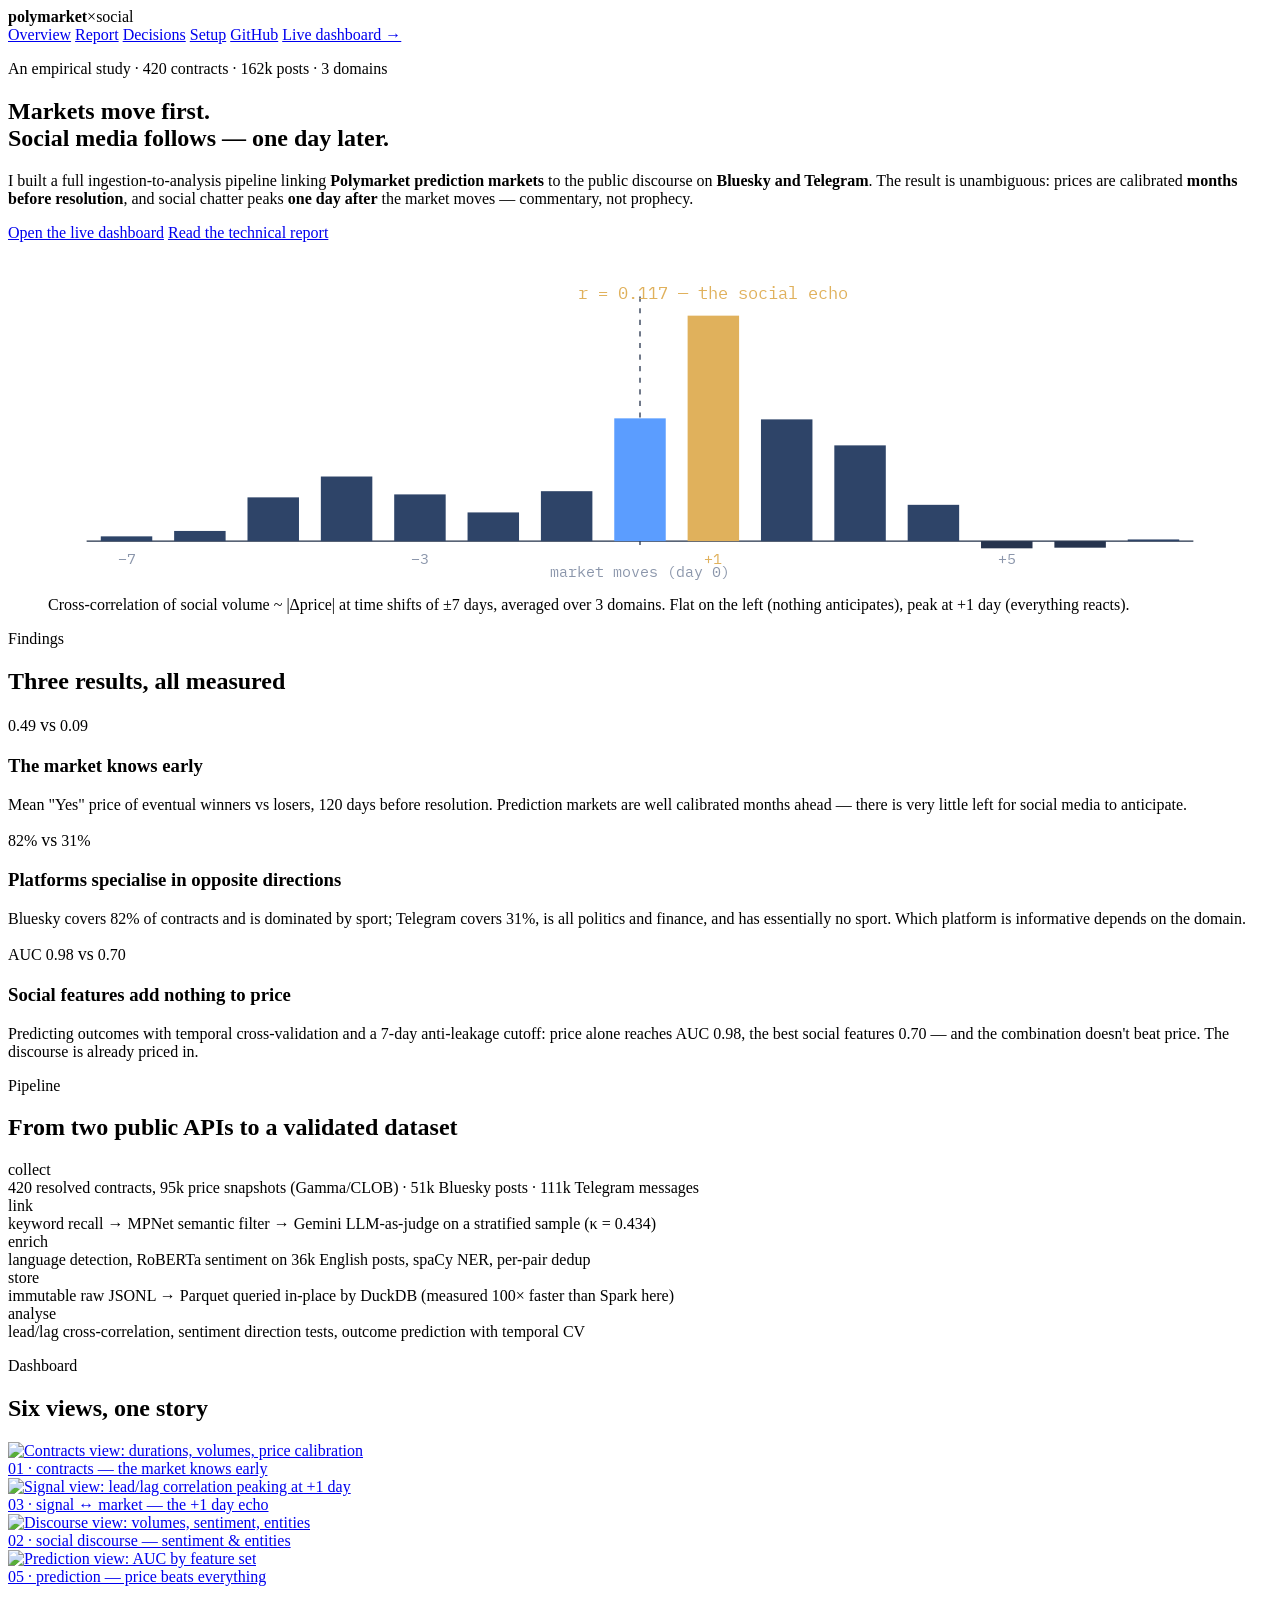
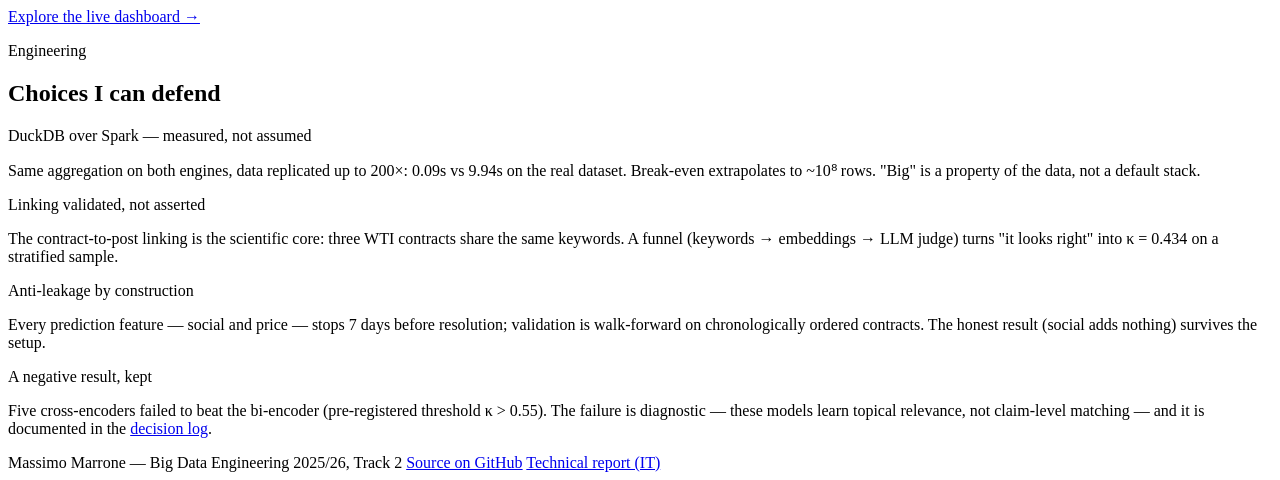
==== deploy/site/template/index.html @ f0422a07 "Deploy: sito statico + docker per polymarket.massimomarrone.dev - deploy/site: landing EN (lead/lag " ====
<!DOCTYPE html>
<html lang="en">
<head>
<meta charset="utf-8">
<meta name="viewport" content="width=device-width, initial-scale=1">
<title>Markets move first — Polymarket × Social Media</title>
<meta name="description" content="A data-engineering study of 420 Polymarket contracts and 160k social posts: prediction markets price outcomes months ahead, while social media reacts one day late.">
<link rel="preconnect" href="https://fonts.googleapis.com">
<link rel="preconnect" href="https://fonts.gstatic.com" crossorigin>
<link href="https://fonts.googleapis.com/css2?family=Spectral:ital,wght@0,600;1,600&family=IBM+Plex+Sans:wght@400;500;600&family=IBM+Plex+Mono:wght@400;500&display=swap" rel="stylesheet">
<link rel="stylesheet" href="/style.css">
<link rel="icon" href="data:image/svg+xml,<svg xmlns='http://www.w3.org/2000/svg' viewBox='0 0 100 100'><text y='0.9em' font-size='90'>📈</text></svg>">
</head>
<body>

<header class="site">
  <div class="inner">
    <span class="brand"><b>polymarket</b>×social</span>
    <nav>
      <a href="/" class="active">Overview</a>
      <a href="/report/">Report</a>
      <a href="/decisions/">Decisions</a>
      <a href="/setup/">Setup</a>
      <a href="https://github.com/maxmarrone/bigdata-polymarket" rel="noopener">GitHub</a>
      <a href="/app/" class="cta">Live dashboard →</a>
    </nav>
  </div>
</header>

<div class="wrap">

  <section class="hero">
    <p class="eyebrow">An empirical study · 420 contracts · 162k posts · 3 domains</p>
    <h1><span class="market">Markets move first.</span><br>
        <span class="social">Social media follows</span> — one day later.</h1>
    <p class="sub">
      I built a full ingestion-to-analysis pipeline linking <b>Polymarket prediction
      markets</b> to the public discourse on <b>Bluesky and Telegram</b>. The result is
      unambiguous: prices are calibrated <b>months before resolution</b>, and social
      chatter peaks <b>one day after</b> the market moves — commentary, not prophecy.
    </p>
    <div class="actions">
      <a class="btn primary" href="/app/">Open the live dashboard</a>
      <a class="btn ghost" href="/report/">Read the technical report</a>
    </div>

    <figure class="lagchart">
      <svg viewBox="0 0 920 260" role="img" aria-label="Bar chart: correlation between social volume and absolute price change, by time shift from minus 7 to plus 7 days. The peak is at plus one day.">
        <!-- axis -->
        <line x1="30" y1="220" x2="890" y2="220" stroke="#223049" stroke-width="1"/>
        <line x1="460" y1="30" x2="460" y2="228" stroke="#223049" stroke-width="1" stroke-dasharray="4 5"/>
        <text x="460" y="248" fill="#8B96AB" font-family="IBM Plex Mono, monospace" font-size="12" text-anchor="middle">market moves (day 0)</text>
        <!-- bars: r(volume, |dP|) at lag -7..+7, real values from leadlag.parquet -->
        <!-- height = r * 1500 ; x centered on 460, step 57 -->
        <g>
          <rect x="41"  y="216.3" width="40" height="3.7"   fill="#2E4468"/>
          <rect x="98"  y="212.1" width="40" height="7.9"   fill="#2E4468"/>
          <rect x="155" y="186"   width="40" height="34"    fill="#2E4468"/>
          <rect x="212" y="169.8" width="40" height="50.2"  fill="#2E4468"/>
          <rect x="269" y="183.7" width="40" height="36.3"  fill="#2E4468"/>
          <rect x="326" y="197.7" width="40" height="22.3"  fill="#2E4468"/>
          <rect x="383" y="181.2" width="40" height="38.8"  fill="#2E4468"/>
          <rect x="440" y="124.6" width="40" height="95.4"  fill="#5B9DFF"/>
          <rect x="497" y="44.8"  width="40" height="175.2" fill="#E0B15C"/>
          <rect x="554" y="125.4" width="40" height="94.6"  fill="#2E4468"/>
          <rect x="611" y="145.6" width="40" height="74.4"  fill="#2E4468"/>
          <rect x="668" y="191.8" width="40" height="28.2"  fill="#2E4468"/>
          <rect x="725" y="220"   width="40" height="5.6"   fill="#26344E" transform="translate(0,0)"/>
          <rect x="782" y="220"   width="40" height="5.1"   fill="#26344E"/>
          <rect x="839" y="218.7" width="40" height="1.3"   fill="#2E4468"/>
        </g>
        <!-- labels -->
        <text x="61"  y="238" fill="#8B96AB" font-family="IBM Plex Mono, monospace" font-size="12" text-anchor="middle">−7</text>
        <text x="289" y="238" fill="#8B96AB" font-family="IBM Plex Mono, monospace" font-size="12" text-anchor="middle">−3</text>
        <text x="517" y="238" fill="#E0B15C" font-family="IBM Plex Mono, monospace" font-size="12" text-anchor="middle">+1</text>
        <text x="745" y="238" fill="#8B96AB" font-family="IBM Plex Mono, monospace" font-size="12" text-anchor="middle">+5</text>
        <!-- annotation -->
        <text x="517" y="32" fill="#E0B15C" font-family="IBM Plex Mono, monospace" font-size="13" text-anchor="middle">r = 0.117 — the social echo</text>
      </svg>
      <figcaption>Cross-correlation of social volume ~ |Δprice| at time shifts of ±7 days,
      averaged over 3 domains. Flat on the left (nothing anticipates), <span class="amber">peak at +1 day</span>
      (everything reacts).</figcaption>
    </figure>
  </section>

  <section class="block">
    <p class="kicker">Findings</p>
    <h2>Three results, all measured</h2>
    <div class="findings">
      <div class="finding">
        <div class="num">0.49 <span style="font-size:18px;color:var(--muted)">vs</span> 0.09</div>
        <h3>The market knows early</h3>
        <p>Mean "Yes" price of eventual winners vs losers, 120 days before resolution.
           Prediction markets are well calibrated months ahead — there is very little
           left for social media to anticipate.</p>
      </div>
      <div class="finding amber">
        <div class="num">82% <span style="font-size:18px;color:var(--muted)">vs</span> 31%</div>
        <h3>Platforms specialise in opposite directions</h3>
        <p>Bluesky covers 82% of contracts and is dominated by sport; Telegram covers 31%,
           is all politics and finance, and has essentially no sport. Which platform is
           informative depends on the domain.</p>
      </div>
      <div class="finding">
        <div class="num">AUC 0.98 <span style="font-size:18px;color:var(--muted)">vs</span> 0.70</div>
        <h3>Social features add nothing to price</h3>
        <p>Predicting outcomes with temporal cross-validation and a 7-day anti-leakage
           cutoff: price alone reaches AUC 0.98, the best social features 0.70 — and the
           combination doesn't beat price. The discourse is already priced in.</p>
      </div>
    </div>
  </section>

  <section class="block">
    <p class="kicker">Pipeline</p>
    <h2>From two public APIs to a validated dataset</h2>
    <div class="pipeline">
      <div class="stage"><div class="t">collect</div><div class="d">420 resolved contracts, 95k price snapshots (Gamma/CLOB) · 51k Bluesky posts · 111k Telegram messages</div></div>
      <div class="stage"><div class="t">link</div><div class="d">keyword recall → MPNet semantic filter → Gemini LLM-as-judge on a stratified sample (κ = 0.434)</div></div>
      <div class="stage"><div class="t">enrich</div><div class="d">language detection, RoBERTa sentiment on 36k English posts, spaCy NER, per-pair dedup</div></div>
      <div class="stage"><div class="t">store</div><div class="d">immutable raw JSONL → Parquet queried in-place by DuckDB (measured 100× faster than Spark here)</div></div>
      <div class="stage"><div class="t">analyse</div><div class="d">lead/lag cross-correlation, sentiment direction tests, outcome prediction with temporal CV</div></div>
    </div>
  </section>

  <section class="block">
    <p class="kicker">Dashboard</p>
    <h2>Six views, one story</h2>
    <div class="shots">
      <a href="/app/?view=0"><img src="/shots/tab1-contratti.png" alt="Contracts view: durations, volumes, price calibration" loading="lazy"><div class="cap">01 · contracts — the market knows early</div></a>
      <a href="/app/?view=2"><img src="/shots/tab3-segnale.png" alt="Signal view: lead/lag correlation peaking at +1 day" loading="lazy"><div class="cap">03 · signal ↔ market — the +1 day echo</div></a>
      <a href="/app/?view=1"><img src="/shots/tab2-discorso.png" alt="Discourse view: volumes, sentiment, entities" loading="lazy"><div class="cap">02 · social discourse — sentiment &amp; entities</div></a>
      <a href="/app/?view=4"><img src="/shots/tab5-predizione.png" alt="Prediction view: AUC by feature set" loading="lazy"><div class="cap">05 · prediction — price beats everything</div></a>
    </div>
    <p style="margin-top:22px"><a class="btn primary" href="/app/">Explore the live dashboard →</a></p>
  </section>

  <section class="block" style="border-bottom:none">
    <p class="kicker">Engineering</p>
    <h2>Choices I can defend</h2>
    <div class="choices">
      <div class="choice"><div class="t">DuckDB over Spark — measured, not assumed</div>
        <p>Same aggregation on both engines, data replicated up to 200×:
        <span class="mono-val">0.09s vs 9.94s</span> on the real dataset. Break-even
        extrapolates to ~10⁸ rows. "Big" is a property of the data, not a default stack.</p></div>
      <div class="choice"><div class="t">Linking validated, not asserted</div>
        <p>The contract-to-post linking is the scientific core: three WTI contracts share
        the same keywords. A funnel (keywords → embeddings → LLM judge) turns "it looks
        right" into <span class="mono-val">κ = 0.434</span> on a stratified sample.</p></div>
      <div class="choice"><div class="t">Anti-leakage by construction</div>
        <p>Every prediction feature — social and price — stops 7 days before resolution;
        validation is walk-forward on chronologically ordered contracts. The honest
        result (social adds nothing) survives the setup.</p></div>
      <div class="choice"><div class="t">A negative result, kept</div>
        <p>Five cross-encoders failed to beat the bi-encoder (pre-registered threshold
        κ &gt; 0.55). The failure is diagnostic — these models learn topical relevance,
        not claim-level matching — and it is documented in the
        <a href="/decisions/">decision log</a>.</p></div>
    </div>
  </section>

</div>

<footer class="site">
  <div class="inner">
    <span>Massimo Marrone — Big Data Engineering 2025/26, Track 2</span>
    <a href="https://github.com/maxmarrone/bigdata-polymarket" rel="noopener">Source on GitHub</a>
    <a href="/report/">Technical report (IT)</a>
  </div>
</footer>

</body>
</html>
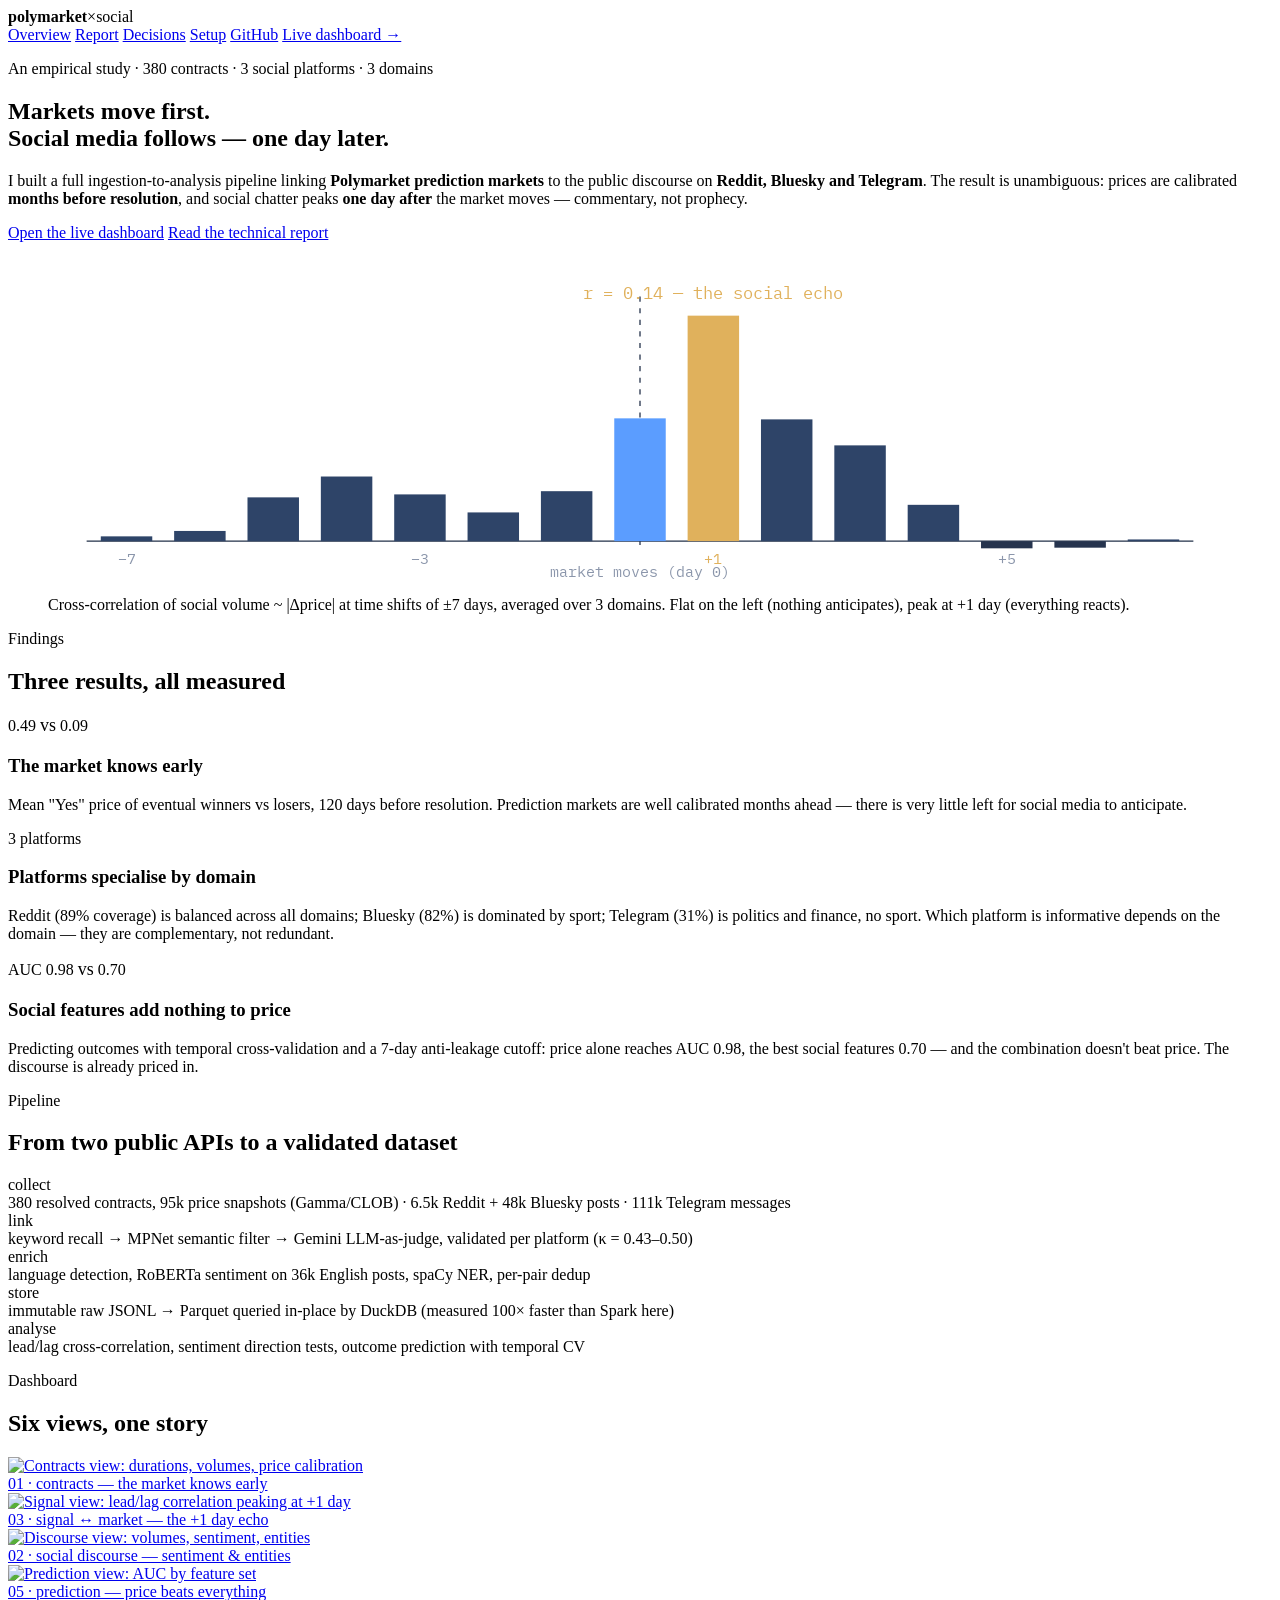
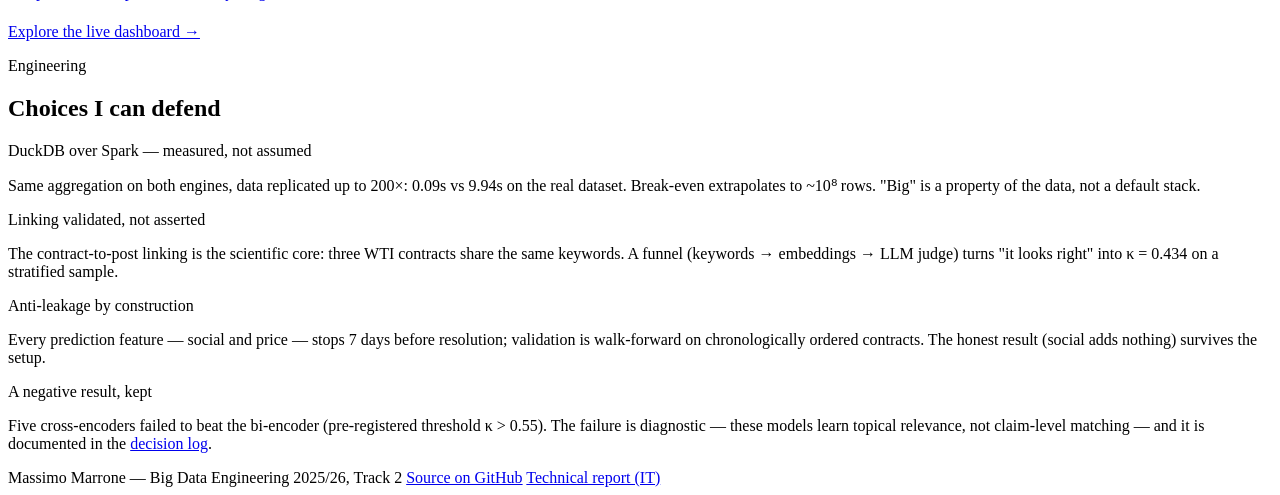
==== commit 7f5a793e: "Landing: 3 piattaforme (Reddit incluso), r=0.14, coverage 89%" ====
--- a/deploy/site/template/index.html
+++ b/deploy/site/template/index.html
@@ -21,7 +21,7 @@
       <a href="/report/">Report</a>
       <a href="/decisions/">Decisions</a>
       <a href="/setup/">Setup</a>
-      <a href="https://github.com/maxmarrone/bigdata-polymarket" rel="noopener">GitHub</a>
+      <a href="https://github.com/MassimoMarrone/bigdata-polymarket" rel="noopener">GitHub</a>
       <a href="/app/" class="cta">Live dashboard →</a>
     </nav>
   </div>
@@ -30,12 +30,12 @@
 <div class="wrap">
 
   <section class="hero">
-    <p class="eyebrow">An empirical study · 420 contracts · 162k posts · 3 domains</p>
+    <p class="eyebrow">An empirical study · 380 contracts · 3 social platforms · 3 domains</p>
     <h1><span class="market">Markets move first.</span><br>
         <span class="social">Social media follows</span> — one day later.</h1>
     <p class="sub">
       I built a full ingestion-to-analysis pipeline linking <b>Polymarket prediction
-      markets</b> to the public discourse on <b>Bluesky and Telegram</b>. The result is
+      markets</b> to the public discourse on <b>Reddit, Bluesky and Telegram</b>. The result is
       unambiguous: prices are calibrated <b>months before resolution</b>, and social
       chatter peaks <b>one day after</b> the market moves — commentary, not prophecy.
     </p>
@@ -75,7 +75,7 @@
         <text x="517" y="238" fill="#E0B15C" font-family="IBM Plex Mono, monospace" font-size="12" text-anchor="middle">+1</text>
         <text x="745" y="238" fill="#8B96AB" font-family="IBM Plex Mono, monospace" font-size="12" text-anchor="middle">+5</text>
         <!-- annotation -->
-        <text x="517" y="32" fill="#E0B15C" font-family="IBM Plex Mono, monospace" font-size="13" text-anchor="middle">r = 0.117 — the social echo</text>
+        <text x="517" y="32" fill="#E0B15C" font-family="IBM Plex Mono, monospace" font-size="13" text-anchor="middle">r = 0.14 — the social echo</text>
       </svg>
       <figcaption>Cross-correlation of social volume ~ |Δprice| at time shifts of ±7 days,
       averaged over 3 domains. Flat on the left (nothing anticipates), <span class="amber">peak at +1 day</span>
@@ -95,11 +95,9 @@
            left for social media to anticipate.</p>
       </div>
       <div class="finding amber">
-        <div class="num">82% <span style="font-size:18px;color:var(--muted)">vs</span> 31%</div>
-        <h3>Platforms specialise in opposite directions</h3>
-        <p>Bluesky covers 82% of contracts and is dominated by sport; Telegram covers 31%,
-           is all politics and finance, and has essentially no sport. Which platform is
-           informative depends on the domain.</p>
+        <div class="num">3 platforms</div>
+        <h3>Platforms specialise by domain</h3>
+        <p>Reddit (89% coverage) is balanced across all domains; Bluesky (82%) is dominated by sport; Telegram (31%) is politics and finance, no sport. Which platform is informative depends on the domain — they are complementary, not redundant.</p>
       </div>
       <div class="finding">
         <div class="num">AUC 0.98 <span style="font-size:18px;color:var(--muted)">vs</span> 0.70</div>
@@ -115,8 +113,8 @@
     <p class="kicker">Pipeline</p>
     <h2>From two public APIs to a validated dataset</h2>
     <div class="pipeline">
-      <div class="stage"><div class="t">collect</div><div class="d">420 resolved contracts, 95k price snapshots (Gamma/CLOB) · 51k Bluesky posts · 111k Telegram messages</div></div>
-      <div class="stage"><div class="t">link</div><div class="d">keyword recall → MPNet semantic filter → Gemini LLM-as-judge on a stratified sample (κ = 0.434)</div></div>
+      <div class="stage"><div class="t">collect</div><div class="d">380 resolved contracts, 95k price snapshots (Gamma/CLOB) · 6.5k Reddit + 48k Bluesky posts · 111k Telegram messages</div></div>
+      <div class="stage"><div class="t">link</div><div class="d">keyword recall → MPNet semantic filter → Gemini LLM-as-judge, validated per platform (κ = 0.43–0.50)</div></div>
       <div class="stage"><div class="t">enrich</div><div class="d">language detection, RoBERTa sentiment on 36k English posts, spaCy NER, per-pair dedup</div></div>
       <div class="stage"><div class="t">store</div><div class="d">immutable raw JSONL → Parquet queried in-place by DuckDB (measured 100× faster than Spark here)</div></div>
       <div class="stage"><div class="t">analyse</div><div class="d">lead/lag cross-correlation, sentiment direction tests, outcome prediction with temporal CV</div></div>
@@ -164,7 +162,7 @@
 <footer class="site">
   <div class="inner">
     <span>Massimo Marrone — Big Data Engineering 2025/26, Track 2</span>
-    <a href="https://github.com/maxmarrone/bigdata-polymarket" rel="noopener">Source on GitHub</a>
+    <a href="https://github.com/MassimoMarrone/bigdata-polymarket" rel="noopener">Source on GitHub</a>
     <a href="/report/">Technical report (IT)</a>
   </div>
 </footer>
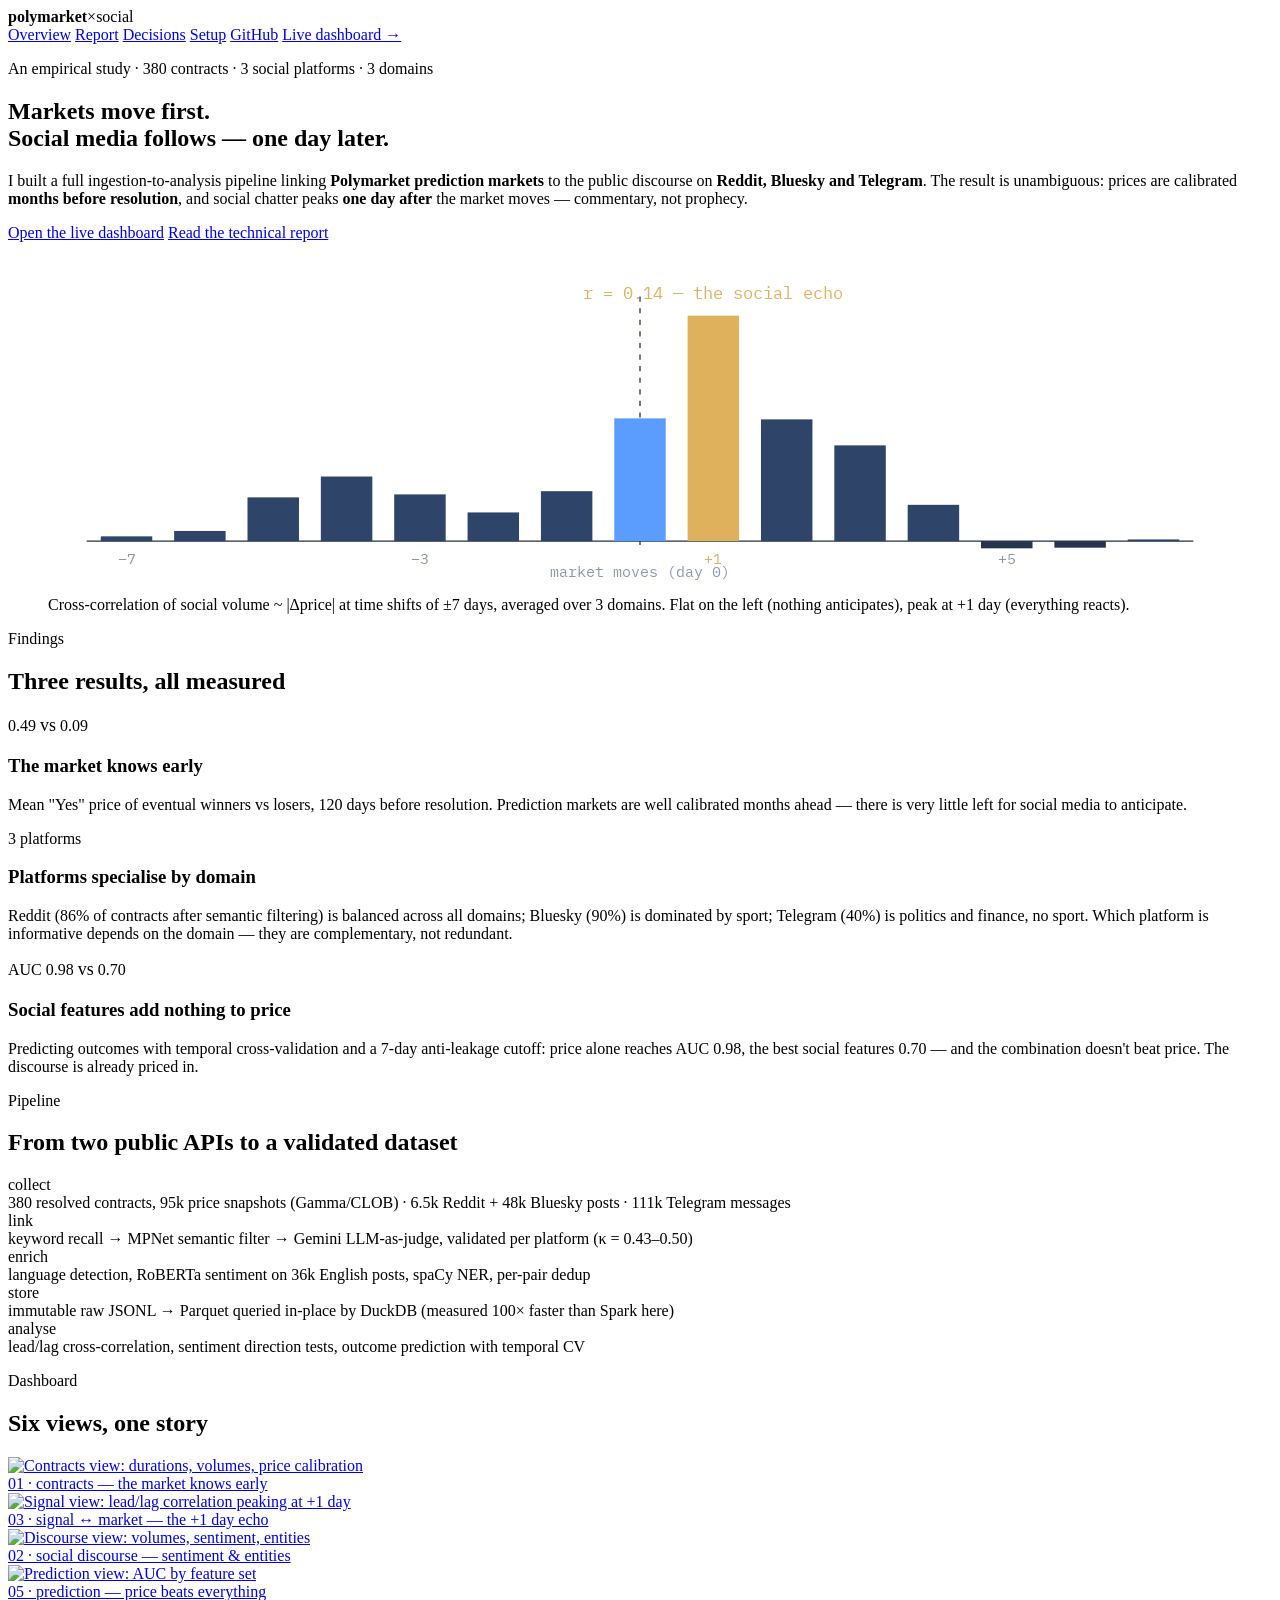
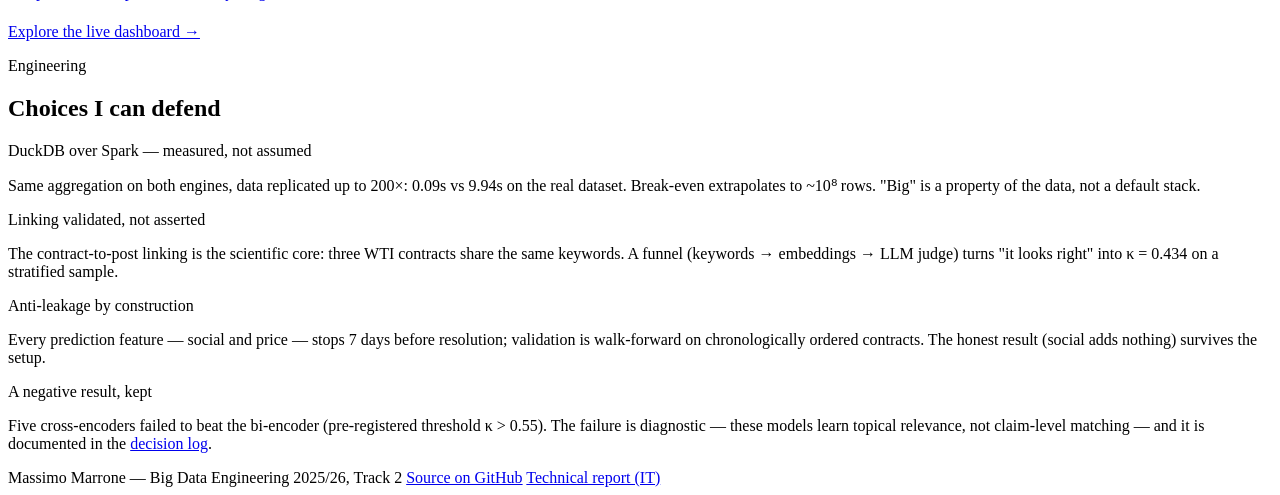
==== commit ddd4fec0: "Allinea i numeri di copertura al dato misurato (report, dashboard, landing) Trovato scattando gli sc" ====
--- a/deploy/site/template/index.html
+++ b/deploy/site/template/index.html
@@ -97,7 +97,7 @@
       <div class="finding amber">
         <div class="num">3 platforms</div>
         <h3>Platforms specialise by domain</h3>
-        <p>Reddit (89% coverage) is balanced across all domains; Bluesky (82%) is dominated by sport; Telegram (31%) is politics and finance, no sport. Which platform is informative depends on the domain — they are complementary, not redundant.</p>
+        <p>Reddit (86% of contracts after semantic filtering) is balanced across all domains; Bluesky (90%) is dominated by sport; Telegram (40%) is politics and finance, no sport. Which platform is informative depends on the domain — they are complementary, not redundant.</p>
       </div>
       <div class="finding">
         <div class="num">AUC 0.98 <span style="font-size:18px;color:var(--muted)">vs</span> 0.70</div>
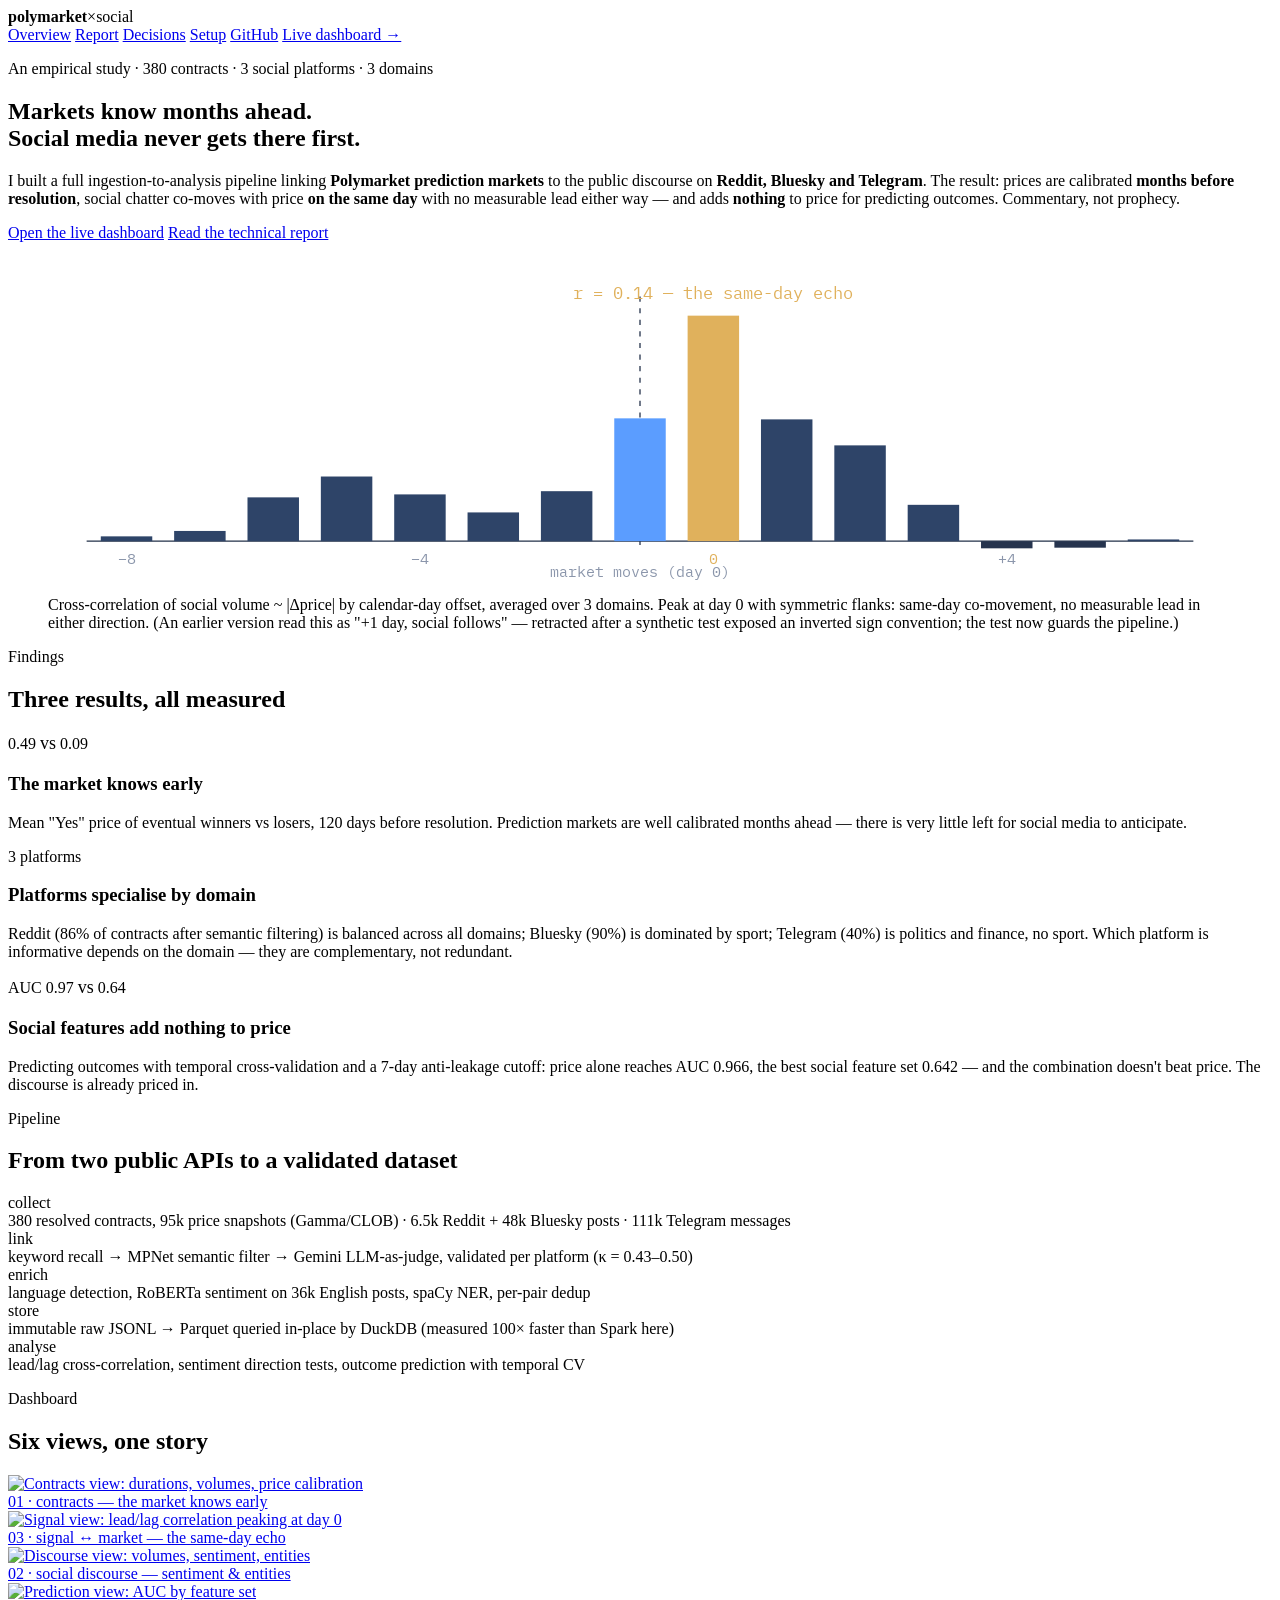
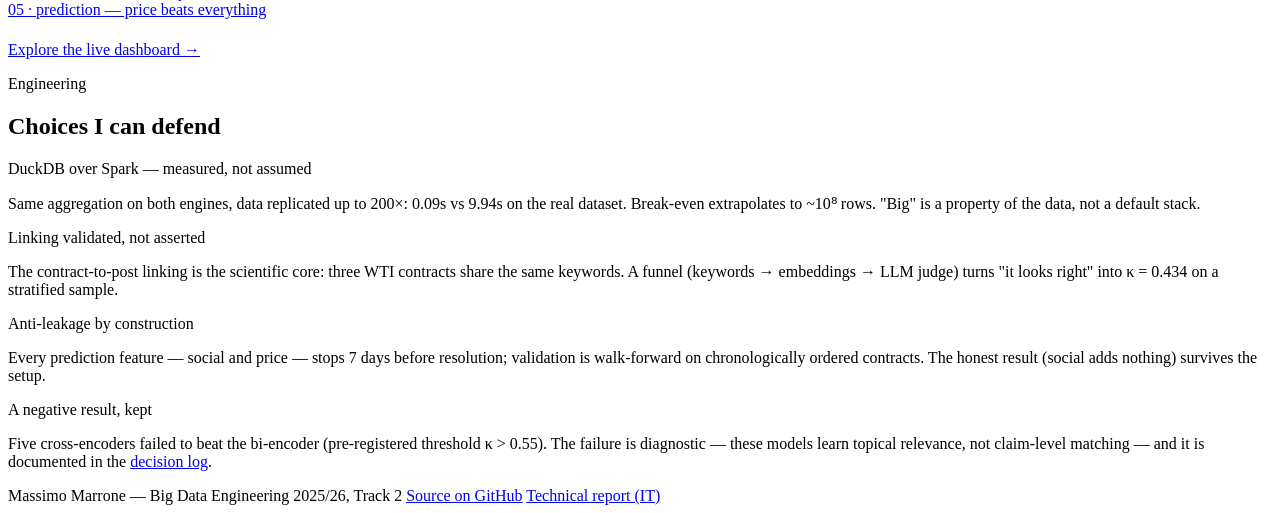
==== commit bd46f8dd: "Rettifica del risultato lead/lag: co-movimento same-day, nessun lead misurabile Il claim "i social i" ====
--- a/deploy/site/template/index.html
+++ b/deploy/site/template/index.html
@@ -4,7 +4,7 @@
 <meta charset="utf-8">
 <meta name="viewport" content="width=device-width, initial-scale=1">
 <title>Markets move first — Polymarket × Social Media</title>
-<meta name="description" content="A data-engineering study of 420 Polymarket contracts and 160k social posts: prediction markets price outcomes months ahead, while social media reacts one day late.">
+<meta name="description" content="A data-engineering study of 420 Polymarket contracts and 160k social posts: prediction markets price outcomes months ahead, while social media co-moves same-day and never leads.">
 <link rel="preconnect" href="https://fonts.googleapis.com">
 <link rel="preconnect" href="https://fonts.gstatic.com" crossorigin>
 <link href="https://fonts.googleapis.com/css2?family=Spectral:ital,wght@0,600;1,600&family=IBM+Plex+Sans:wght@400;500;600&family=IBM+Plex+Mono:wght@400;500&display=swap" rel="stylesheet">
@@ -31,13 +31,14 @@
 
   <section class="hero">
     <p class="eyebrow">An empirical study · 380 contracts · 3 social platforms · 3 domains</p>
-    <h1><span class="market">Markets move first.</span><br>
-        <span class="social">Social media follows</span> — one day later.</h1>
+    <h1><span class="market">Markets know months ahead.</span><br>
+        <span class="social">Social media</span> never gets there first.</h1>
     <p class="sub">
       I built a full ingestion-to-analysis pipeline linking <b>Polymarket prediction
-      markets</b> to the public discourse on <b>Reddit, Bluesky and Telegram</b>. The result is
-      unambiguous: prices are calibrated <b>months before resolution</b>, and social
-      chatter peaks <b>one day after</b> the market moves — commentary, not prophecy.
+      markets</b> to the public discourse on <b>Reddit, Bluesky and Telegram</b>. The result:
+      prices are calibrated <b>months before resolution</b>, social chatter co-moves with
+      price <b>on the same day</b> with no measurable lead either way — and adds
+      <b>nothing</b> to price for predicting outcomes. Commentary, not prophecy.
     </p>
     <div class="actions">
       <a class="btn primary" href="/app/">Open the live dashboard</a>
@@ -70,16 +71,18 @@
           <rect x="839" y="218.7" width="40" height="1.3"   fill="#2E4468"/>
         </g>
         <!-- labels -->
-        <text x="61"  y="238" fill="#8B96AB" font-family="IBM Plex Mono, monospace" font-size="12" text-anchor="middle">−7</text>
-        <text x="289" y="238" fill="#8B96AB" font-family="IBM Plex Mono, monospace" font-size="12" text-anchor="middle">−3</text>
-        <text x="517" y="238" fill="#E0B15C" font-family="IBM Plex Mono, monospace" font-size="12" text-anchor="middle">+1</text>
-        <text x="745" y="238" fill="#8B96AB" font-family="IBM Plex Mono, monospace" font-size="12" text-anchor="middle">+5</text>
+        <text x="61"  y="238" fill="#8B96AB" font-family="IBM Plex Mono, monospace" font-size="12" text-anchor="middle">−8</text>
+        <text x="289" y="238" fill="#8B96AB" font-family="IBM Plex Mono, monospace" font-size="12" text-anchor="middle">−4</text>
+        <text x="517" y="238" fill="#E0B15C" font-family="IBM Plex Mono, monospace" font-size="12" text-anchor="middle">0</text>
+        <text x="745" y="238" fill="#8B96AB" font-family="IBM Plex Mono, monospace" font-size="12" text-anchor="middle">+4</text>
         <!-- annotation -->
-        <text x="517" y="32" fill="#E0B15C" font-family="IBM Plex Mono, monospace" font-size="13" text-anchor="middle">r = 0.14 — the social echo</text>
+        <text x="517" y="32" fill="#E0B15C" font-family="IBM Plex Mono, monospace" font-size="13" text-anchor="middle">r = 0.14 — the same-day echo</text>
       </svg>
-      <figcaption>Cross-correlation of social volume ~ |Δprice| at time shifts of ±7 days,
-      averaged over 3 domains. Flat on the left (nothing anticipates), <span class="amber">peak at +1 day</span>
-      (everything reacts).</figcaption>
+      <figcaption>Cross-correlation of social volume ~ |Δprice| by calendar-day offset,
+      averaged over 3 domains. <span class="amber">Peak at day 0</span> with symmetric flanks:
+      same-day co-movement, no measurable lead in either direction. (An earlier version read
+      this as "+1 day, social follows" — retracted after a synthetic test exposed an inverted
+      sign convention; the test now guards the pipeline.)</figcaption>
     </figure>
   </section>
 
@@ -100,11 +103,11 @@
         <p>Reddit (86% of contracts after semantic filtering) is balanced across all domains; Bluesky (90%) is dominated by sport; Telegram (40%) is politics and finance, no sport. Which platform is informative depends on the domain — they are complementary, not redundant.</p>
       </div>
       <div class="finding">
-        <div class="num">AUC 0.98 <span style="font-size:18px;color:var(--muted)">vs</span> 0.70</div>
+        <div class="num">AUC 0.97 <span style="font-size:18px;color:var(--muted)">vs</span> 0.64</div>
         <h3>Social features add nothing to price</h3>
         <p>Predicting outcomes with temporal cross-validation and a 7-day anti-leakage
-           cutoff: price alone reaches AUC 0.98, the best social features 0.70 — and the
-           combination doesn't beat price. The discourse is already priced in.</p>
+           cutoff: price alone reaches AUC 0.966, the best social feature set 0.642 — and
+           the combination doesn't beat price. The discourse is already priced in.</p>
       </div>
     </div>
   </section>
@@ -126,7 +129,7 @@
     <h2>Six views, one story</h2>
     <div class="shots">
       <a href="/app/?view=0"><img src="/shots/tab1-contratti.png" alt="Contracts view: durations, volumes, price calibration" loading="lazy"><div class="cap">01 · contracts — the market knows early</div></a>
-      <a href="/app/?view=2"><img src="/shots/tab3-segnale.png" alt="Signal view: lead/lag correlation peaking at +1 day" loading="lazy"><div class="cap">03 · signal ↔ market — the +1 day echo</div></a>
+      <a href="/app/?view=2"><img src="/shots/tab3-segnale.png" alt="Signal view: lead/lag correlation peaking at day 0" loading="lazy"><div class="cap">03 · signal ↔ market — the same-day echo</div></a>
       <a href="/app/?view=1"><img src="/shots/tab2-discorso.png" alt="Discourse view: volumes, sentiment, entities" loading="lazy"><div class="cap">02 · social discourse — sentiment &amp; entities</div></a>
       <a href="/app/?view=4"><img src="/shots/tab5-predizione.png" alt="Prediction view: AUC by feature set" loading="lazy"><div class="cap">05 · prediction — price beats everything</div></a>
     </div>
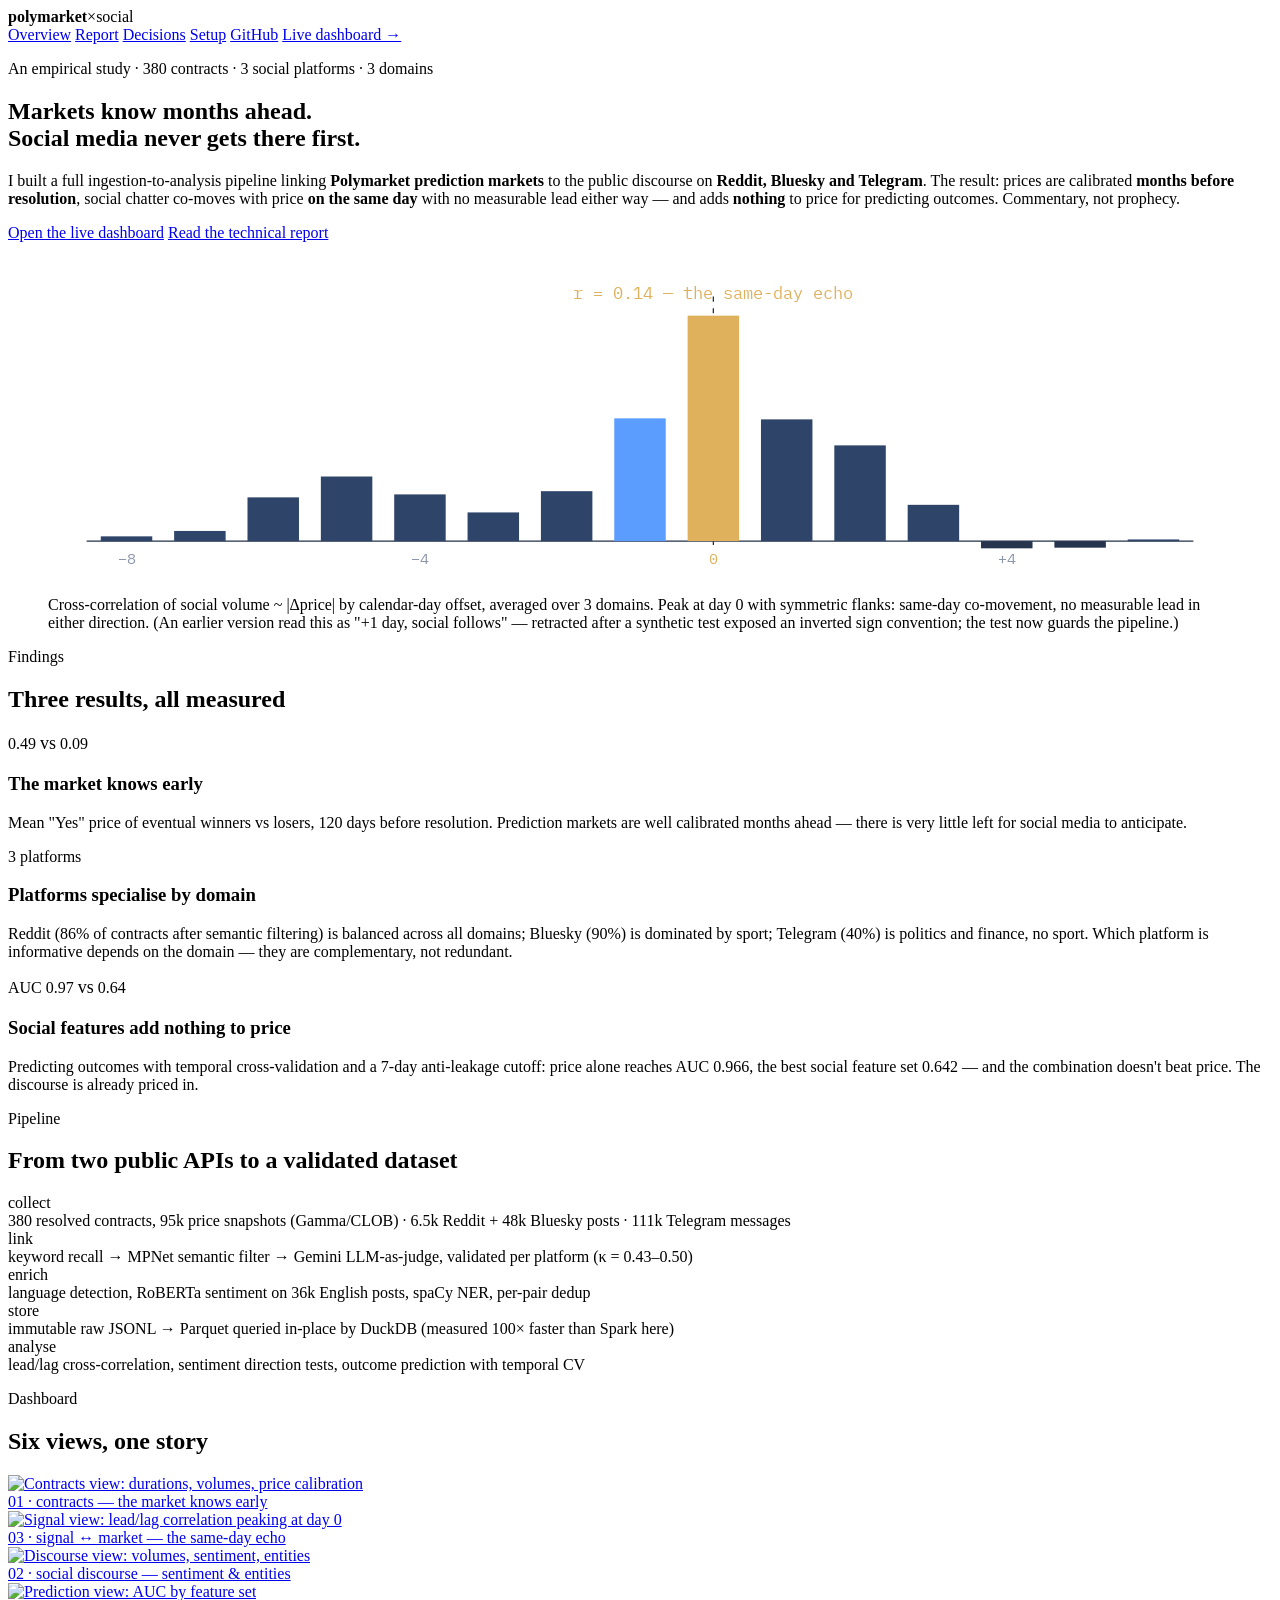
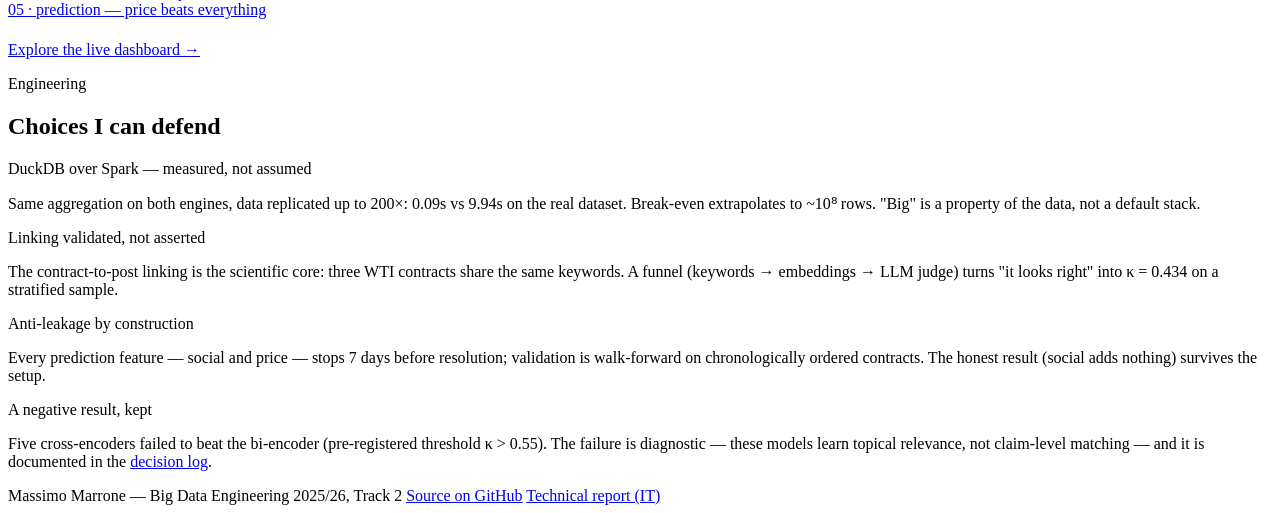
==== commit b12ca7f0: "Landing: cache-busting sugli screenshot (Cloudflare serviva il tab3 del 15/07) + SVG allineato La ve" ====
--- a/deploy/site/template/index.html
+++ b/deploy/site/template/index.html
@@ -46,11 +46,10 @@
     </div>
 
     <figure class="lagchart">
-      <svg viewBox="0 0 920 260" role="img" aria-label="Bar chart: correlation between social volume and absolute price change, by time shift from minus 7 to plus 7 days. The peak is at plus one day.">
-        <!-- axis -->
+      <svg viewBox="0 0 920 260" role="img" aria-label="Bar chart: correlation between social volume and absolute price change, by calendar-day offset. The peak is at day zero, with symmetric flanks.">
+        <!-- axis; the dashed line marks day 0 = the amber peak bar -->
         <line x1="30" y1="220" x2="890" y2="220" stroke="#223049" stroke-width="1"/>
-        <line x1="460" y1="30" x2="460" y2="228" stroke="#223049" stroke-width="1" stroke-dasharray="4 5"/>
-        <text x="460" y="248" fill="#8B96AB" font-family="IBM Plex Mono, monospace" font-size="12" text-anchor="middle">market moves (day 0)</text>
+        <line x1="517" y1="30" x2="517" y2="228" stroke="#223049" stroke-width="1" stroke-dasharray="4 5"/>
         <!-- bars: r(volume, |dP|) at lag -7..+7, real values from leadlag.parquet -->
         <!-- height = r * 1500 ; x centered on 460, step 57 -->
         <g>
@@ -128,10 +127,10 @@
     <p class="kicker">Dashboard</p>
     <h2>Six views, one story</h2>
     <div class="shots">
-      <a href="/app/?view=0"><img src="/shots/tab1-contratti.png" alt="Contracts view: durations, volumes, price calibration" loading="lazy"><div class="cap">01 · contracts — the market knows early</div></a>
-      <a href="/app/?view=2"><img src="/shots/tab3-segnale.png" alt="Signal view: lead/lag correlation peaking at day 0" loading="lazy"><div class="cap">03 · signal ↔ market — the same-day echo</div></a>
-      <a href="/app/?view=1"><img src="/shots/tab2-discorso.png" alt="Discourse view: volumes, sentiment, entities" loading="lazy"><div class="cap">02 · social discourse — sentiment &amp; entities</div></a>
-      <a href="/app/?view=4"><img src="/shots/tab5-predizione.png" alt="Prediction view: AUC by feature set" loading="lazy"><div class="cap">05 · prediction — price beats everything</div></a>
+      <a href="/app/?view=0"><img src="/shots/tab1-contratti.png?v=3p-20260717" alt="Contracts view: durations, volumes, price calibration" loading="lazy"><div class="cap">01 · contracts — the market knows early</div></a>
+      <a href="/app/?view=2"><img src="/shots/tab3-segnale.png?v=3p-20260717" alt="Signal view: lead/lag correlation peaking at day 0" loading="lazy"><div class="cap">03 · signal ↔ market — the same-day echo</div></a>
+      <a href="/app/?view=1"><img src="/shots/tab2-discorso.png?v=3p-20260717" alt="Discourse view: volumes, sentiment, entities" loading="lazy"><div class="cap">02 · social discourse — sentiment &amp; entities</div></a>
+      <a href="/app/?view=4"><img src="/shots/tab5-predizione.png?v=3p-20260717" alt="Prediction view: AUC by feature set" loading="lazy"><div class="cap">05 · prediction — price beats everything</div></a>
     </div>
     <p style="margin-top:22px"><a class="btn primary" href="/app/">Explore the live dashboard →</a></p>
   </section>
